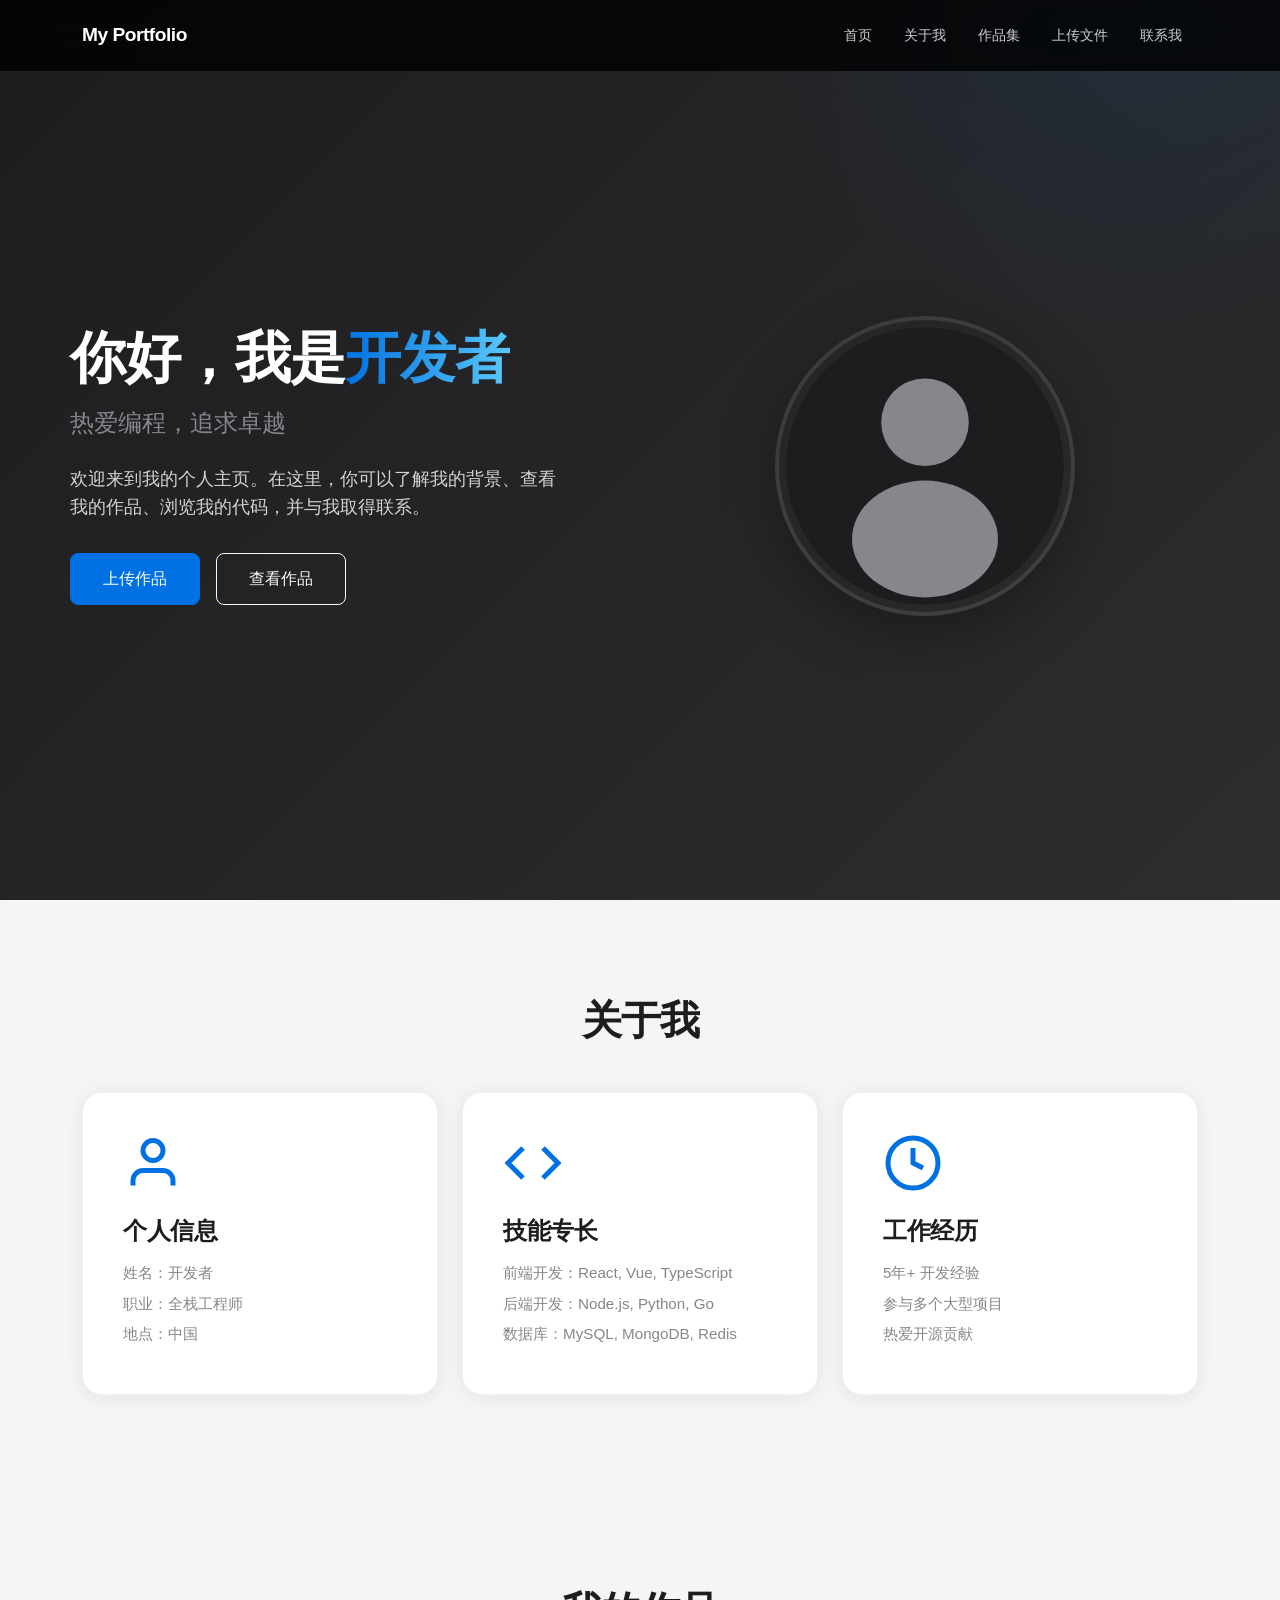
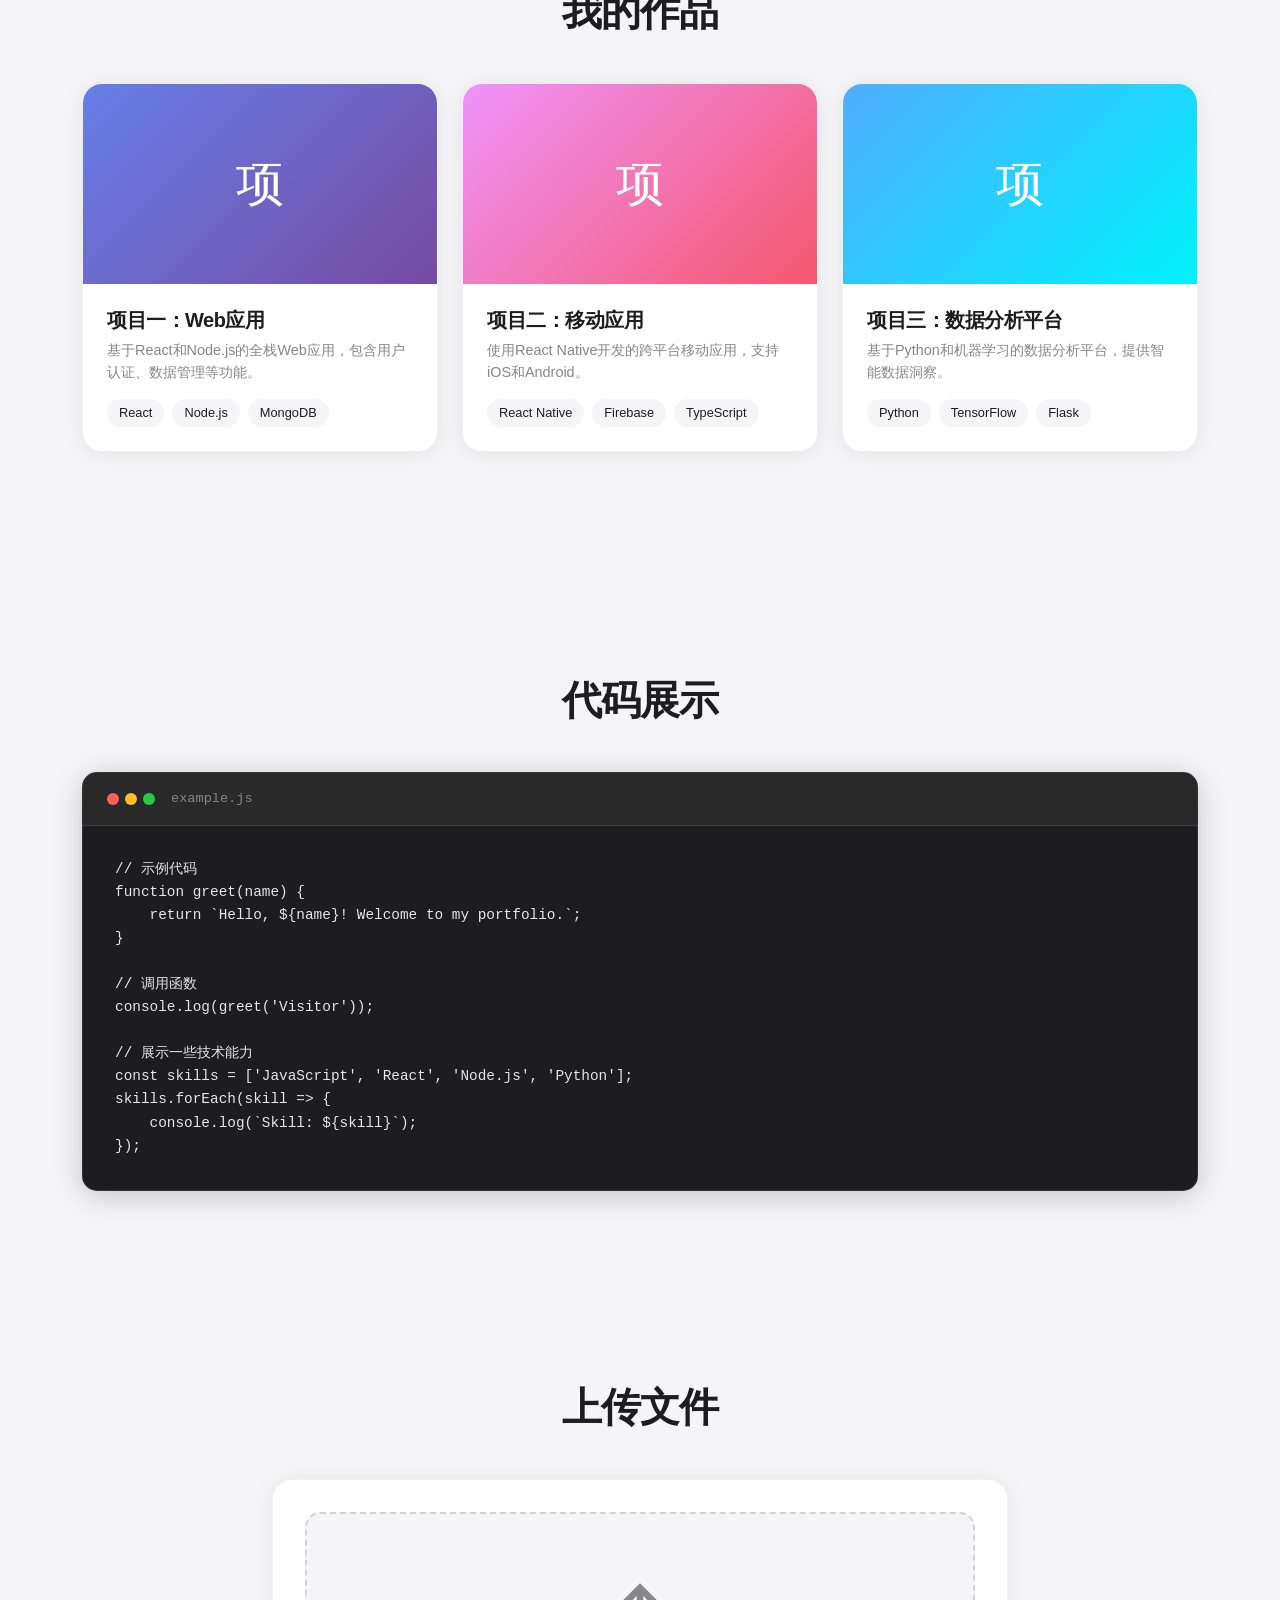
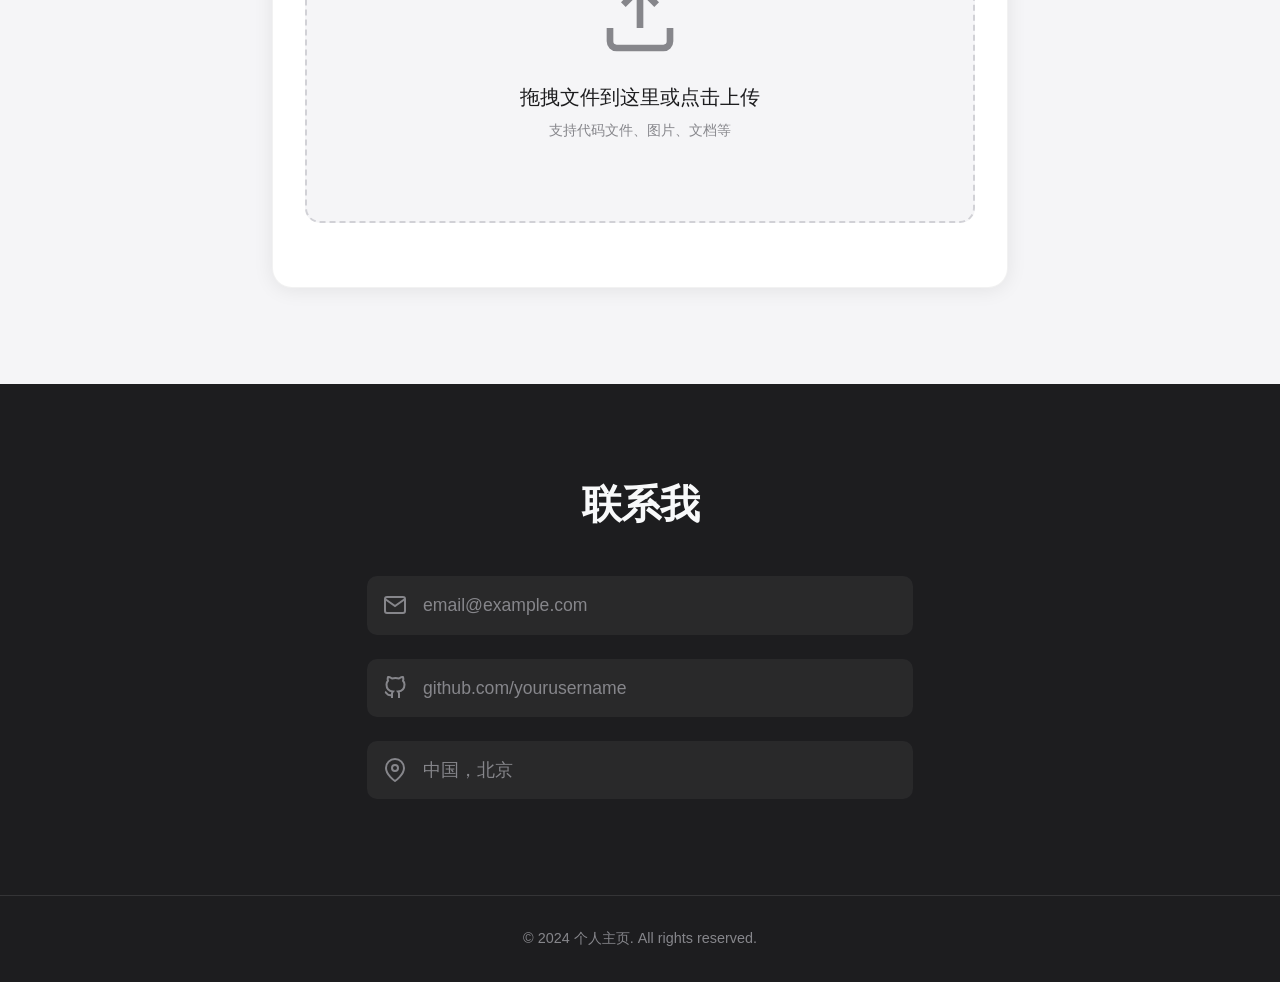
==== index.html @ 8e47a5ac "Initial commit" ====
<!DOCTYPE html>
<html lang="zh-CN">
<head>
    <meta charset="UTF-8">
    <meta name="viewport" content="width=device-width, initial-scale=1.0">
    <title>个人主页 - Apple Style</title>
    <link rel="icon" type="image/x-icon" href="favicon.ico">
    <link href="https://cdn.jsdelivr.net/npm/bootstrap@5.3.2/dist/css/bootstrap.min.css" rel="stylesheet">
    <link rel="stylesheet" href="styles.css">
</head>
<body>
    <!-- 导航栏 -->
    <nav class="navbar navbar-expand-lg fixed-top navbar-dark" id="navbar">
        <div class="container">
            <a class="navbar-brand logo-text" href="#hero">My Portfolio</a>
            <button class="navbar-toggler" type="button" data-bs-toggle="collapse" data-bs-target="#navbarNav">
                <span class="navbar-toggler-icon"></span>
            </button>
            <div class="collapse navbar-collapse" id="navbarNav">
                <ul class="navbar-nav ms-auto">
                    <li class="nav-item"><a class="nav-link" href="#hero">首页</a></li>
                    <li class="nav-item"><a class="nav-link" href="#about">关于我</a></li>
                    <li class="nav-item"><a class="nav-link" href="#portfolio">作品集</a></li>
                    <li class="nav-item"><a class="nav-link" href="#upload">上传文件</a></li>
                    <li class="nav-item"><a class="nav-link" href="#contact">联系我</a></li>
                </ul>
            </div>
        </div>
    </nav>

    <!-- Hero Section -->
    <section id="hero" class="hero-section">
        <div class="container">
            <div class="row align-items-center">
                <div class="col-lg-6 hero-content">
                    <h1 class="hero-title">你好，我是<span class="highlight">开发者</span></h1>
                    <p class="hero-subtitle">热爱编程，追求卓越</p>
                    <p class="hero-description">
                        欢迎来到我的个人主页。在这里，你可以了解我的背景、查看我的作品、浏览我的代码，并与我取得联系。
                    </p>
                    <div class="hero-buttons">
                        <a href="#upload" class="btn btn-primary btn-lg">上传作品</a>
                        <a href="#portfolio" class="btn btn-outline-light btn-lg">查看作品</a>
                    </div>
                </div>
                <div class="col-lg-6 hero-image">
                    <div class="profile-avatar">
                        <svg viewBox="0 0 200 200" class="avatar-svg">
                            <circle cx="100" cy="100" r="95" fill="#1d1d1f"/>
                            <circle cx="100" cy="70" r="30" fill="#86868b"/>
                            <ellipse cx="100" cy="150" rx="50" ry="40" fill="#86868b"/>
                        </svg>
                    </div>
                </div>
            </div>
        </div>
    </section>

    <!-- 关于我 -->
    <section id="about" class="section bg-light">
        <div class="container">
            <div class="row">
                <div class="col-12">
                    <h2 class="section-title">关于我</h2>
                </div>
            </div>
            <div class="row">
                <div class="col-lg-4">
                    <div class="info-card">
                        <div class="card-icon">
                            <svg width="60" height="60" viewBox="0 0 24 24" fill="none" stroke="currentColor" stroke-width="2">
                                <path d="M20 21v-2a4 4 0 0 0-4-4H8a4 4 0 0 0-4 4v2"></path>
                                <circle cx="12" cy="7" r="4"></circle>
                            </svg>
                        </div>
                        <h3>个人信息</h3>
                        <p>姓名：开发者</p>
                        <p>职业：全栈工程师</p>
                        <p>地点：中国</p>
                    </div>
                </div>
                <div class="col-lg-4">
                    <div class="info-card">
                        <div class="card-icon">
                            <svg width="60" height="60" viewBox="0 0 24 24" fill="none" stroke="currentColor" stroke-width="2">
                                <polyline points="16 18 22 12 16 6"></polyline>
                                <polyline points="8 6 2 12 8 18"></polyline>
                            </svg>
                        </div>
                        <h3>技能专长</h3>
                        <p>前端开发：React, Vue, TypeScript</p>
                        <p>后端开发：Node.js, Python, Go</p>
                        <p>数据库：MySQL, MongoDB, Redis</p>
                    </div>
                </div>
                <div class="col-lg-4">
                    <div class="info-card">
                        <div class="card-icon">
                            <svg width="60" height="60" viewBox="0 0 24 24" fill="none" stroke="currentColor" stroke-width="2">
                                <circle cx="12" cy="12" r="10"></circle>
                                <polyline points="12 6 12 12 16 14"></polyline>
                            </svg>
                        </div>
                        <h3>工作经历</h3>
                        <p>5年+ 开发经验</p>
                        <p>参与多个大型项目</p>
                        <p>热爱开源贡献</p>
                    </div>
                </div>
            </div>
        </div>
    </section>

    <!-- 作品集 -->
    <section id="portfolio" class="section">
        <div class="container">
            <div class="row">
                <div class="col-12">
                    <h2 class="section-title">我的作品</h2>
                </div>
            </div>
            <div class="row" id="portfolio-grid">
                <!-- 作品卡片会动态添加 -->
            </div>
        </div>
    </section>

    <!-- 代码展示 -->
    <section id="code-section" class="section bg-light">
        <div class="container">
            <div class="row">
                <div class="col-12">
                    <h2 class="section-title">代码展示</h2>
                </div>
            </div>
            <div class="row">
                <div class="col-12">
                    <div class="code-display">
                        <div class="code-header">
                            <div class="code-dots">
                                <span></span>
                                <span></span>
                                <span></span>
                            </div>
                            <span class="code-filename">example.js</span>
                        </div>
                        <pre><code class="language-javascript">// 示例代码
function greet(name) {
    return `Hello, ${name}! Welcome to my portfolio.`;
}

// 调用函数
console.log(greet('Visitor'));

// 展示一些技术能力
const skills = ['JavaScript', 'React', 'Node.js', 'Python'];
skills.forEach(skill => {
    console.log(`Skill: ${skill}`);
});</code></pre>
                    </div>
                </div>
            </div>
        </div>
    </section>

    <!-- 文件上传 -->
    <section id="upload" class="section">
        <div class="container">
            <div class="row">
                <div class="col-12">
                    <h2 class="section-title">上传文件</h2>
                </div>
            </div>
            <div class="row">
                <div class="col-lg-8 mx-auto">
                    <div class="upload-container">
                        <div class="upload-area" id="uploadArea">
                            <svg class="upload-icon" viewBox="0 0 24 24" fill="none" stroke="currentColor" stroke-width="2">
                                <path d="M21 15v4a2 2 0 0 1-2 2H5a2 2 0 0 1-2-2v-4"></path>
                                <polyline points="17 8 12 3 7 8"></polyline>
                                <line x1="12" y1="3" x2="12" y2="15"></line>
                            </svg>
                            <p class="upload-text">拖拽文件到这里或点击上传</p>
                            <p class="upload-hint">支持代码文件、图片、文档等</p>
                            <input type="file" id="fileInput" multiple hidden>
                        </div>
                        <div class="uploaded-files" id="uploadedFiles">
                            <!-- 上传的文件会显示在这里 -->
                        </div>
                    </div>
                </div>
            </div>
        </div>
    </section>

    <!-- 联系我 -->
    <section id="contact" class="section bg-dark">
        <div class="container">
            <div class="row">
                <div class="col-12">
                    <h2 class="section-title text-light">联系我</h2>
                </div>
            </div>
            <div class="row">
                <div class="col-lg-6 mx-auto">
                    <div class="contact-info">
                        <div class="contact-item">
                            <svg width="24" height="24" viewBox="0 0 24 24" fill="none" stroke="currentColor" stroke-width="2">
                                <path d="M4 4h16c1.1 0 2 .9 2 2v12c0 1.1-.9 2-2 2H4c-1.1 0-2-.9-2-2V6c0-1.1.9-2 2-2z"></path>
                                <polyline points="22,6 12,13 2,6"></polyline>
                            </svg>
                            <span>email@example.com</span>
                        </div>
                        <div class="contact-item">
                            <svg width="24" height="24" viewBox="0 0 24 24" fill="none" stroke="currentColor" stroke-width="2">
                                <path d="M9 19c-5 1.5-5-2.5-7-3m14 6v-3.87a3.37 3.37 0 0 0-.94-2.61c3.14-.35 6.44-1.54 6.44-7A5.44 5.44 0 0 0 20 4.77 5.07 5.07 0 0 0 19.91 1S18.73.65 16 2.48a13.38 13.38 0 0 0-7 0C6.27.65 5.09 1 5.09 1A5.07 5.07 0 0 0 5 4.77a5.44 5.44 0 0 0-1.5 3.78c0 5.42 3.3 6.61 6.44 7A3.37 3.37 0 0 0 9 18.13V22"></path>
                            </svg>
                            <span>github.com/yourusername</span>
                        </div>
                        <div class="contact-item">
                            <svg width="24" height="24" viewBox="0 0 24 24" fill="none" stroke="currentColor" stroke-width="2">
                                <path d="M21 10c0 7-9 13-9 13s-9-6-9-13a9 9 0 0 1 18 0z"></path>
                                <circle cx="12" cy="10" r="3"></circle>
                            </svg>
                            <span>中国，北京</span>
                        </div>
                    </div>
                </div>
            </div>
        </div>
    </section>

    <!-- 页脚 -->
    <footer class="footer">
        <div class="container">
            <div class="row">
                <div class="col-12 text-center">
                    <p>&copy; 2024 个人主页. All rights reserved.</p>
                </div>
            </div>
        </div>
    </footer>

    <script src="https://cdn.jsdelivr.net/npm/bootstrap@5.3.2/dist/js/bootstrap.bundle.min.js"></script>
    <script src="script.js"></script>
</body>
</html>
---- styles.css ----
/* 全局样式 */
* {
    margin: 0;
    padding: 0;
    box-sizing: border-box;
}

:root {
    --apple-bg: #f5f5f7;
    --apple-dark: #1d1d1f;
    --apple-gray: #86868b;
    --apple-blue: #0071e3;
    --apple-blue-hover: #0077ed;
    --apple-white: #ffffff;
    --apple-black: #000000;
}

body {
    font-family: -apple-system, BlinkMacSystemFont, 'SF Pro Display', 'SF Pro Text', 'Helvetica Neue', Helvetica, Arial, sans-serif;
    background-color: var(--apple-bg);
    color: var(--apple-dark);
    line-height: 1.5;
    overflow-x: hidden;
}

/* 导航栏 */
.navbar {
    background: rgba(0, 0, 0, 0.8);
    backdrop-filter: saturate(180%) blur(20px);
    -webkit-backdrop-filter: saturate(180%) blur(20px);
    padding: 1rem 0;
    transition: all 0.3s ease;
}

.navbar.scrolled {
    background: rgba(0, 0, 0, 0.95);
    padding: 0.5rem 0;
}

.logo-text {
    font-size: 1.2rem;
    font-weight: 600;
    color: var(--apple-white) !important;
    letter-spacing: -0.5px;
}

.nav-link {
    color: rgba(255, 255, 255, 0.8) !important;
    font-size: 0.9rem;
    font-weight: 400;
    padding: 0.5rem 1rem !important;
    transition: color 0.3s ease;
}

.nav-link:hover {
    color: var(--apple-white) !important;
}

/* Hero Section */
.hero-section {
    min-height: 100vh;
    background: linear-gradient(135deg, #1d1d1f 0%, #2d2d2f 100%);
    color: var(--apple-white);
    display: flex;
    align-items: center;
    padding: 6rem 0 4rem;
    position: relative;
    overflow: hidden;
}

.hero-section::before {
    content: '';
    position: absolute;
    top: -50%;
    right: -20%;
    width: 800px;
    height: 800px;
    background: radial-gradient(circle, rgba(0, 113, 227, 0.1) 0%, transparent 70%);
    animation: pulse 8s ease-in-out infinite;
}

@keyframes pulse {
    0%, 100% { transform: scale(1); opacity: 0.5; }
    50% { transform: scale(1.1); opacity: 0.8; }
}

.hero-content {
    padding: 2rem 0;
    z-index: 1;
}

.hero-title {
    font-size: 3.5rem;
    font-weight: 700;
    line-height: 1.1;
    margin-bottom: 1rem;
    letter-spacing: -1px;
}

.highlight {
    background: linear-gradient(90deg, #0071e3, #5ac8fa);
    -webkit-background-clip: text;
    -webkit-text-fill-color: transparent;
    background-clip: text;
}

.hero-subtitle {
    font-size: 1.5rem;
    color: var(--apple-gray);
    margin-bottom: 1.5rem;
    font-weight: 500;
}

.hero-description {
    font-size: 1.1rem;
    color: rgba(255, 255, 255, 0.8);
    margin-bottom: 2rem;
    max-width: 500px;
    line-height: 1.6;
}

.hero-buttons {
    display: flex;
    gap: 1rem;
    flex-wrap: wrap;
}

.btn-primary {
    background-color: var(--apple-blue);
    border-color: var(--apple-blue);
    padding: 0.8rem 2rem;
    font-size: 1rem;
    font-weight: 500;
    transition: all 0.3s ease;
}

.btn-primary:hover {
    background-color: var(--apple-blue-hover);
    border-color: var(--apple-blue-hover);
    transform: translateY(-2px);
    box-shadow: 0 10px 30px rgba(0, 113, 227, 0.3);
}

.btn-outline-light {
    padding: 0.8rem 2rem;
    font-size: 1rem;
    font-weight: 500;
    transition: all 0.3s ease;
}

.btn-outline-light:hover {
    transform: translateY(-2px);
    box-shadow: 0 10px 30px rgba(255, 255, 255, 0.2);
}

.hero-image {
    display: flex;
    justify-content: center;
    align-items: center;
    padding: 2rem 0;
}

.profile-avatar {
    width: 300px;
    height: 300px;
    border-radius: 50%;
    overflow: hidden;
    border: 4px solid rgba(255, 255, 255, 0.1);
    box-shadow: 0 20px 60px rgba(0, 0, 0, 0.3);
    animation: float 6s ease-in-out infinite;
}

@keyframes float {
    0%, 100% { transform: translateY(0); }
    50% { transform: translateY(-20px); }
}

.avatar-svg {
    width: 100%;
    height: 100%;
}

/* 通用 Section */
.section {
    padding: 6rem 0;
}

.section-title {
    font-size: 2.5rem;
    font-weight: 700;
    text-align: center;
    margin-bottom: 3rem;
    letter-spacing: -1px;
}

.bg-light {
    background-color: var(--apple-bg) !important;
}

.bg-dark {
    background-color: var(--apple-dark) !important;
}

/* 信息卡片 */
.info-card {
    background: var(--apple-white);
    border-radius: 20px;
    padding: 2.5rem;
    box-shadow: 0 2px 20px rgba(0, 0, 0, 0.08);
    transition: all 0.3s ease;
    height: 100%;
    border: 1px solid rgba(0, 0, 0, 0.05);
}

.info-card:hover {
    transform: translateY(-5px);
    box-shadow: 0 10px 40px rgba(0, 0, 0, 0.12);
}

.card-icon {
    margin-bottom: 1.5rem;
    color: var(--apple-blue);
}

.info-card h3 {
    font-size: 1.5rem;
    font-weight: 600;
    margin-bottom: 1rem;
    letter-spacing: -0.5px;
}

.info-card p {
    color: var(--apple-gray);
    margin-bottom: 0.5rem;
    font-size: 0.95rem;
}

/* 作品集 */
.portfolio-card {
    background: var(--apple-white);
    border-radius: 20px;
    overflow: hidden;
    box-shadow: 0 2px 20px rgba(0, 0, 0, 0.08);
    transition: all 0.3s ease;
    margin-bottom: 2rem;
    border: 1px solid rgba(0, 0, 0, 0.05);
}

.portfolio-card:hover {
    transform: translateY(-5px);
    box-shadow: 0 15px 50px rgba(0, 0, 0, 0.15);
}

.portfolio-image {
    width: 100%;
    height: 200px;
    background: linear-gradient(135deg, #667eea 0%, #764ba2 100%);
    display: flex;
    align-items: center;
    justify-content: center;
    color: white;
    font-size: 3rem;
}

.portfolio-content {
    padding: 1.5rem;
}

.portfolio-content h4 {
    font-size: 1.25rem;
    font-weight: 600;
    margin-bottom: 0.5rem;
    letter-spacing: -0.5px;
}

.portfolio-content p {
    color: var(--apple-gray);
    font-size: 0.9rem;
    margin-bottom: 1rem;
}

.portfolio-tags {
    display: flex;
    flex-wrap: wrap;
    gap: 0.5rem;
}

.portfolio-tag {
    background: var(--apple-bg);
    color: var(--apple-dark);
    padding: 0.25rem 0.75rem;
    border-radius: 20px;
    font-size: 0.8rem;
    font-weight: 500;
}

/* 代码展示 */
.code-display {
    background: #1d1d1f;
    border-radius: 15px;
    overflow: hidden;
    box-shadow: 0 5px 30px rgba(0, 0, 0, 0.2);
    border: 1px solid rgba(255, 255, 255, 0.1);
}

.code-header {
    background: rgba(255, 255, 255, 0.05);
    padding: 1rem 1.5rem;
    display: flex;
    align-items: center;
    border-bottom: 1px solid rgba(255, 255, 255, 0.1);
}

.code-dots {
    display: flex;
    gap: 6px;
}

.code-dots span {
    width: 12px;
    height: 12px;
    border-radius: 50%;
    background: #ff5f56;
}

.code-dots span:nth-child(2) {
    background: #ffbd2e;
}

.code-dots span:nth-child(3) {
    background: #27ca40;
}

.code-filename {
    margin-left: 1rem;
    color: var(--apple-gray);
    font-size: 0.85rem;
    font-family: 'SF Mono', Monaco, 'Courier New', monospace;
}

.code-display pre {
    margin: 0;
    padding: 2rem;
    overflow-x: auto;
}

.code-display code {
    font-family: 'SF Mono', Monaco, 'Courier New', monospace;
    font-size: 0.9rem;
    line-height: 1.6;
    color: #e6e6e6;
}

/* 文件上传 */
.upload-container {
    background: var(--apple-white);
    border-radius: 20px;
    padding: 2rem;
    box-shadow: 0 2px 20px rgba(0, 0, 0, 0.08);
    border: 1px solid rgba(0, 0, 0, 0.05);
}

.upload-area {
    border: 2px dashed #d1d1d6;
    border-radius: 15px;
    padding: 4rem 2rem;
    text-align: center;
    transition: all 0.3s ease;
    cursor: pointer;
    background: var(--apple-bg);
}

.upload-area:hover,
.upload-area.dragover {
    border-color: var(--apple-blue);
    background: rgba(0, 113, 227, 0.05);
}

.upload-icon {
    width: 80px;
    height: 80px;
    color: var(--apple-gray);
    margin-bottom: 1.5rem;
}

.upload-text {
    font-size: 1.25rem;
    font-weight: 500;
    color: var(--apple-dark);
    margin-bottom: 0.5rem;
}

.upload-hint {
    color: var(--apple-gray);
    font-size: 0.9rem;
}

.uploaded-files {
    margin-top: 2rem;
}

.file-item {
    background: var(--apple-bg);
    border-radius: 10px;
    padding: 1rem;
    margin-bottom: 0.75rem;
    display: flex;
    align-items: center;
    gap: 1rem;
    transition: all 0.3s ease;
    border: 1px solid rgba(0, 0, 0, 0.05);
}

.file-item:hover {
    background: rgba(0, 113, 227, 0.05);
    border-color: var(--apple-blue);
}

.file-icon {
    width: 40px;
    height: 40px;
    background: var(--apple-blue);
    border-radius: 8px;
    display: flex;
    align-items: center;
    justify-content: center;
    color: white;
    font-weight: 600;
    font-size: 0.75rem;
}

.file-info {
    flex: 1;
}

.file-name {
    font-weight: 500;
    color: var(--apple-dark);
    margin-bottom: 0.25rem;
}

.file-size {
    font-size: 0.8rem;
    color: var(--apple-gray);
}

.file-remove {
    background: none;
    border: none;
    color: var(--apple-gray);
    cursor: pointer;
    padding: 0.5rem;
    transition: color 0.3s ease;
}

.file-remove:hover {
    color: #ff3b30;
}

/* 联系信息 */
.contact-info {
    display: flex;
    flex-direction: column;
    gap: 1.5rem;
}

.contact-item {
    display: flex;
    align-items: center;
    gap: 1rem;
    color: var(--apple-gray);
    font-size: 1.1rem;
    padding: 1rem;
    background: rgba(255, 255, 255, 0.05);
    border-radius: 10px;
    transition: all 0.3s ease;
}

.contact-item:hover {
    background: rgba(255, 255, 255, 0.1);
    color: var(--apple-white);
}

/* 页脚 */
.footer {
    background: var(--apple-dark);
    color: var(--apple-gray);
    padding: 2rem 0;
    border-top: 1px solid rgba(255, 255, 255, 0.1);
}

.footer p {
    margin: 0;
    font-size: 0.9rem;
}

/* 响应式设计 */
@media (max-width: 991px) {
    .hero-title {
        font-size: 2.5rem;
    }
    
    .hero-section {
        text-align: center;
        padding: 5rem 0 3rem;
    }
    
    .hero-content {
        order: 2;
    }
    
    .hero-image {
        order: 1;
        padding: 1rem 0;
    }
    
    .profile-avatar {
        width: 200px;
        height: 200px;
    }
    
    .hero-buttons {
        justify-content: center;
    }
    
    .info-card {
        margin-bottom: 1.5rem;
    }
}

@media (max-width: 767px) {
    .hero-title {
        font-size: 2rem;
    }
    
    .hero-subtitle {
        font-size: 1.25rem;
    }
    
    .section {
        padding: 4rem 0;
    }
    
    .section-title {
        font-size: 2rem;
        margin-bottom: 2rem;
    }
    
    .upload-area {
        padding: 3rem 1rem;
    }
    
    .btn-primary,
    .btn-outline-light {
        padding: 0.7rem 1.5rem;
        font-size: 0.9rem;
    }
}

/* 滚动条样式 */
::-webkit-scrollbar {
    width: 10px;
}

::-webkit-scrollbar-track {
    background: var(--apple-bg);
}

::-webkit-scrollbar-thumb {
    background: #d1d1d6;
    border-radius: 5px;
}

::-webkit-scrollbar-thumb:hover {
    background: var(--apple-gray);
}

/* 平滑滚动 */
html {
    scroll-behavior: smooth;
}

/* 文本选择 */
::selection {
    background: var(--apple-blue);
    color: white;
}

/* 动画类 */
.fade-in {
    animation: fadeIn 0.6s ease-out;
}

@keyframes fadeIn {
    from {
        opacity: 0;
        transform: translateY(20px);
    }
    to {
        opacity: 1;
        transform: translateY(0);
    }
}

/* Navbar Toggler */
.navbar-toggler {
    border: none;
    padding: 0.5rem;
}

.navbar-toggler:focus {
    box-shadow: none;
}

.navbar-dark .navbar-toggler-icon {
    background-image: url("data:image/svg+xml,%3csvg xmlns='http://www.w3.org/2000/svg' viewBox='0 0 30 30'%3e%3cpath stroke='rgba(255, 255, 255, 0.8)' stroke-linecap='round' stroke-miterlimit='10' stroke-width='2' d='M4 7h22M4 15h22M4 23h22'/%3e%3c/svg%3e");
}
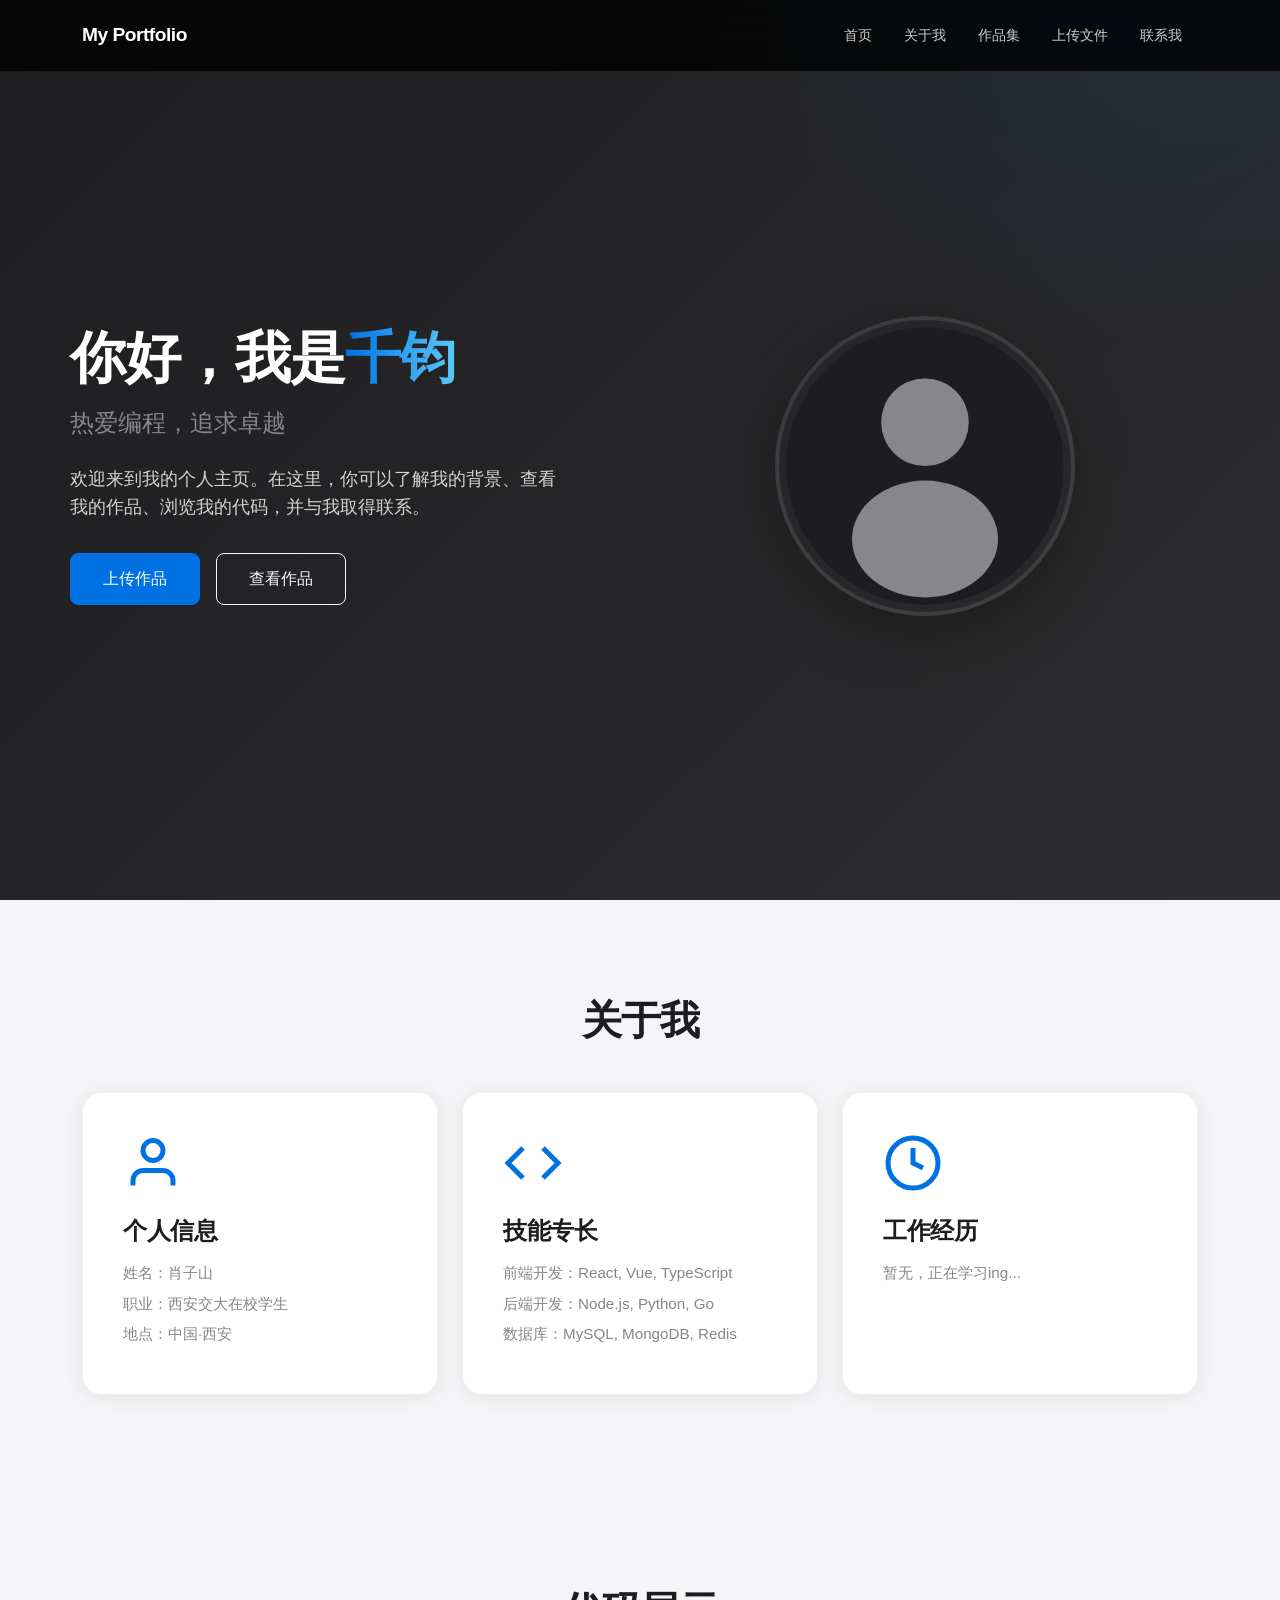
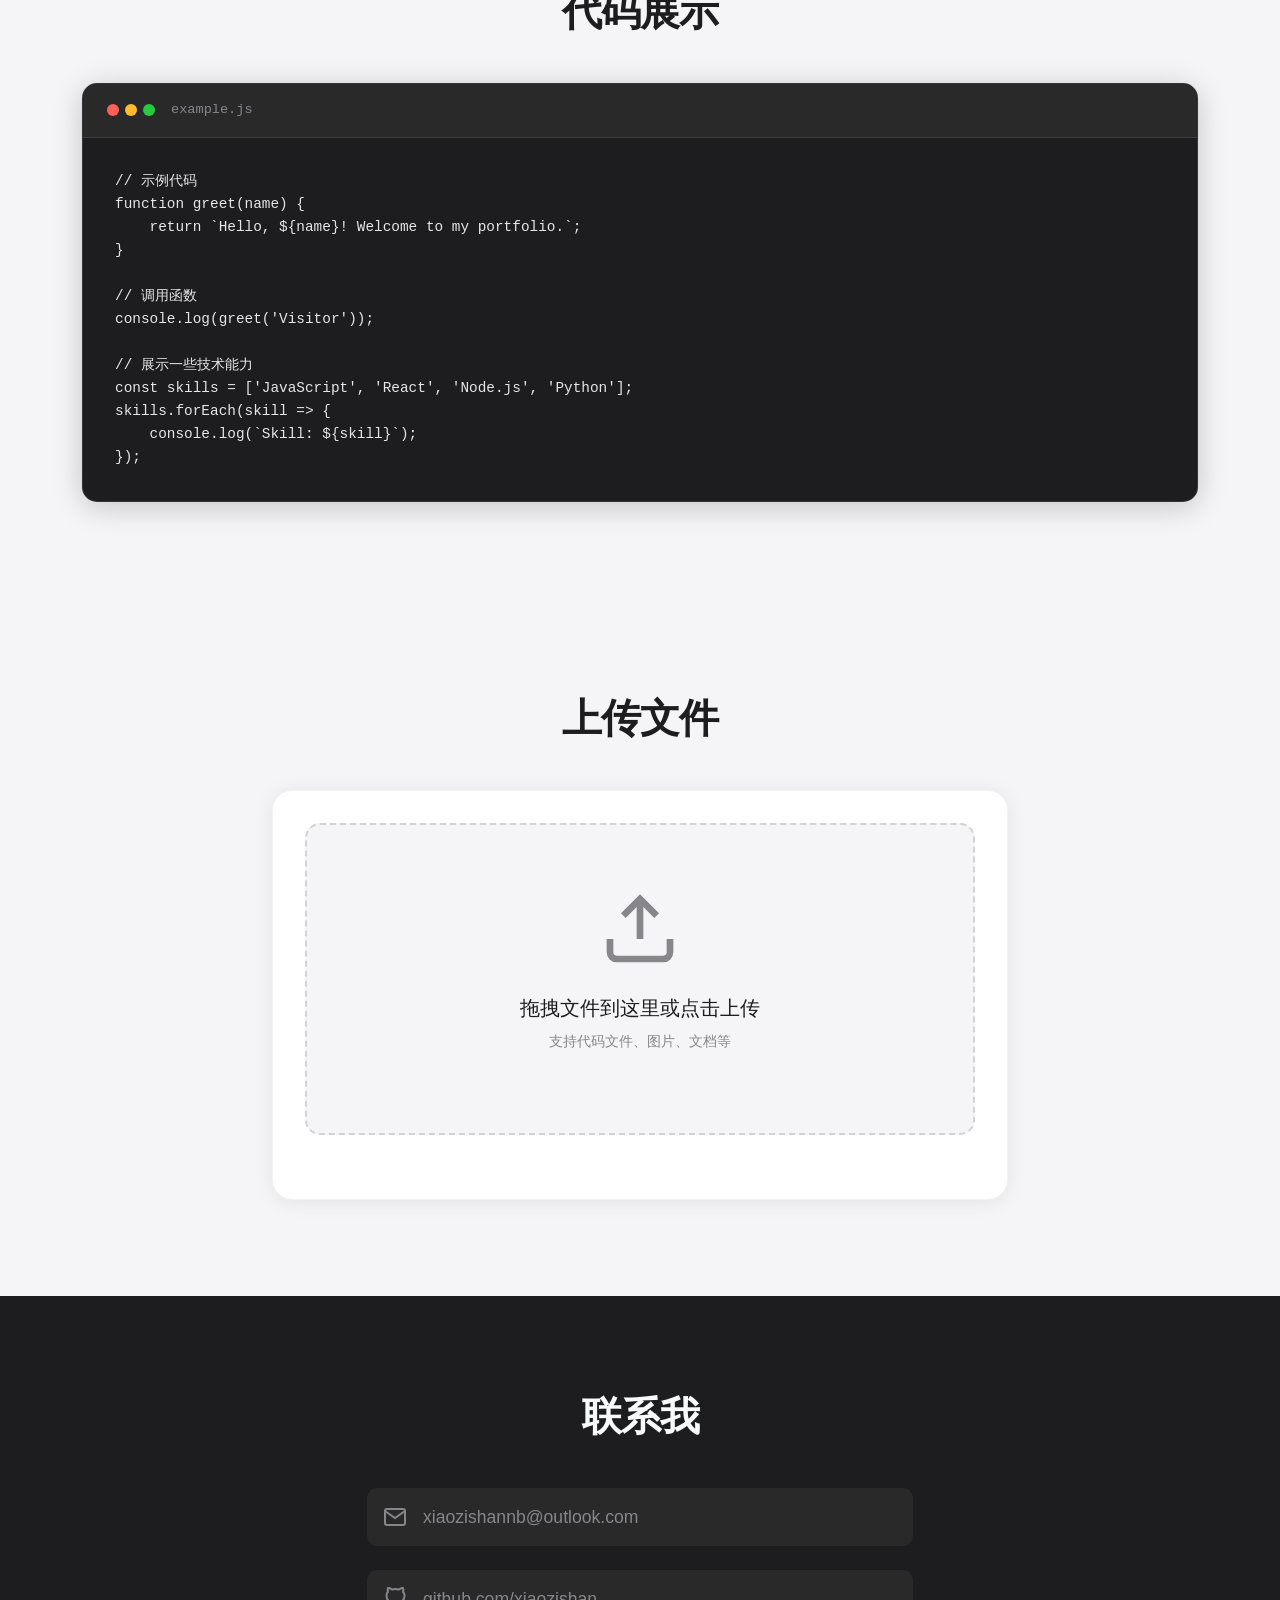
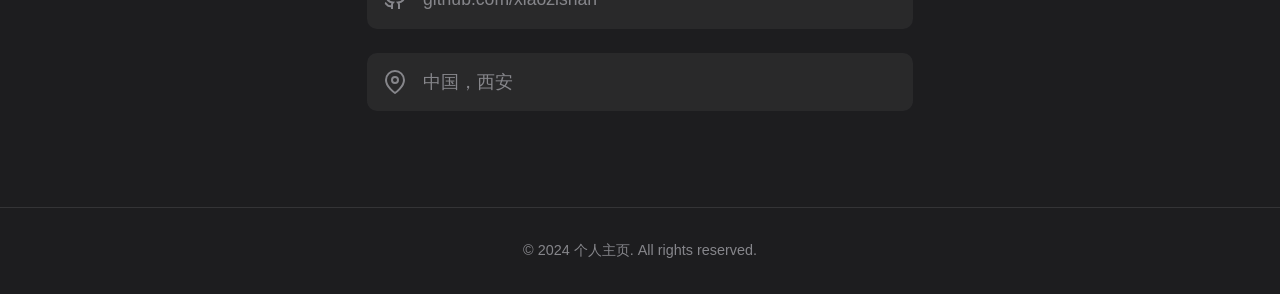
==== commit f1266c6c: "Update personal information and title in index.html" ====
--- a/index.html
+++ b/index.html
@@ -3,7 +3,7 @@
 <head>
     <meta charset="UTF-8">
     <meta name="viewport" content="width=device-width, initial-scale=1.0">
-    <title>个人主页 - Apple Style</title>
+    <title>千钧的小窝</title>
     <link rel="icon" type="image/x-icon" href="favicon.ico">
     <link href="https://cdn.jsdelivr.net/npm/bootstrap@5.3.2/dist/css/bootstrap.min.css" rel="stylesheet">
     <link rel="stylesheet" href="styles.css">
@@ -33,7 +33,7 @@
         <div class="container">
             <div class="row align-items-center">
                 <div class="col-lg-6 hero-content">
-                    <h1 class="hero-title">你好，我是<span class="highlight">开发者</span></h1>
+                    <h1 class="hero-title">你好，我是<span class="highlight">千钧</span></h1>
                     <p class="hero-subtitle">热爱编程，追求卓越</p>
                     <p class="hero-description">
                         欢迎来到我的个人主页。在这里，你可以了解我的背景、查看我的作品、浏览我的代码，并与我取得联系。
@@ -74,9 +74,9 @@
                             </svg>
                         </div>
                         <h3>个人信息</h3>
-                        <p>姓名：开发者</p>
-                        <p>职业：全栈工程师</p>
-                        <p>地点：中国</p>
+                        <p>姓名：肖子山</p>
+                        <p>职业：西安交大在校学生</p>
+                        <p>地点：中国·西安</p>
                     </div>
                 </div>
                 <div class="col-lg-4">
@@ -102,28 +102,13 @@
                             </svg>
                         </div>
                         <h3>工作经历</h3>
-                        <p>5年+ 开发经验</p>
-                        <p>参与多个大型项目</p>
-                        <p>热爱开源贡献</p>
-                    </div>
-                </div>
-            </div>
-        </div>
-    </section>
-
-    <!-- 作品集 -->
-    <section id="portfolio" class="section">
-        <div class="container">
-            <div class="row">
-                <div class="col-12">
-                    <h2 class="section-title">我的作品</h2>
-                </div>
-            </div>
-            <div class="row" id="portfolio-grid">
-                <!-- 作品卡片会动态添加 -->
-            </div>
-        </div>
-    </section>
+                        <p>暂无，正在学习ing...</p>
+                    </div>
+                </div>
+            </div>
+        </div>
+    </section>
+
 
     <!-- 代码展示 -->
     <section id="code-section" class="section bg-light">
@@ -209,20 +194,20 @@
                                 <path d="M4 4h16c1.1 0 2 .9 2 2v12c0 1.1-.9 2-2 2H4c-1.1 0-2-.9-2-2V6c0-1.1.9-2 2-2z"></path>
                                 <polyline points="22,6 12,13 2,6"></polyline>
                             </svg>
-                            <span>email@example.com</span>
+                            <span>xiaozishannb@outlook.com </span>
                         </div>
                         <div class="contact-item">
                             <svg width="24" height="24" viewBox="0 0 24 24" fill="none" stroke="currentColor" stroke-width="2">
                                 <path d="M9 19c-5 1.5-5-2.5-7-3m14 6v-3.87a3.37 3.37 0 0 0-.94-2.61c3.14-.35 6.44-1.54 6.44-7A5.44 5.44 0 0 0 20 4.77 5.07 5.07 0 0 0 19.91 1S18.73.65 16 2.48a13.38 13.38 0 0 0-7 0C6.27.65 5.09 1 5.09 1A5.07 5.07 0 0 0 5 4.77a5.44 5.44 0 0 0-1.5 3.78c0 5.42 3.3 6.61 6.44 7A3.37 3.37 0 0 0 9 18.13V22"></path>
                             </svg>
-                            <span>github.com/yourusername</span>
+                            <span>github.com/xiaozishan</span>
                         </div>
                         <div class="contact-item">
                             <svg width="24" height="24" viewBox="0 0 24 24" fill="none" stroke="currentColor" stroke-width="2">
                                 <path d="M21 10c0 7-9 13-9 13s-9-6-9-13a9 9 0 0 1 18 0z"></path>
                                 <circle cx="12" cy="10" r="3"></circle>
                             </svg>
-                            <span>中国，北京</span>
+                            <span>中国，西安</span>
                         </div>
                     </div>
                 </div>
@@ -244,4 +229,4 @@
     <script src="https://cdn.jsdelivr.net/npm/bootstrap@5.3.2/dist/js/bootstrap.bundle.min.js"></script>
     <script src="script.js"></script>
 </body>
-</html>+</html>
